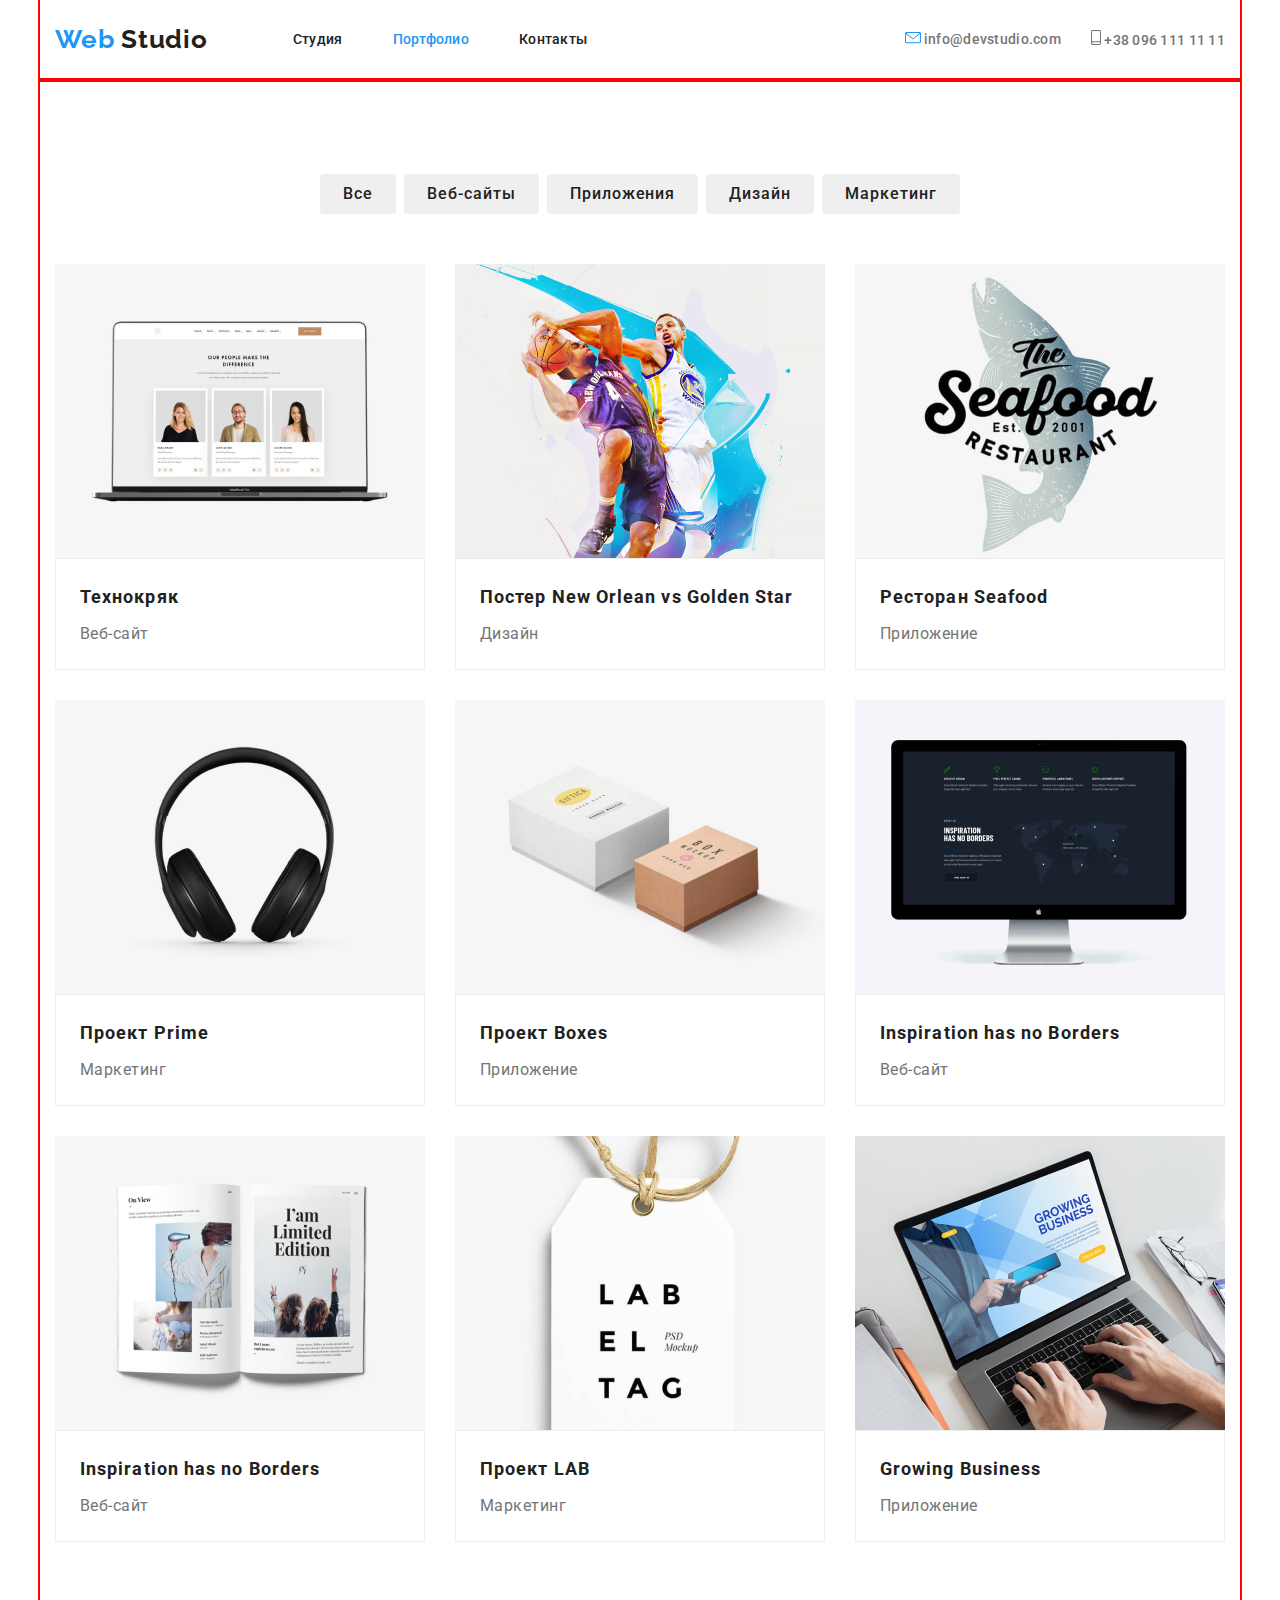
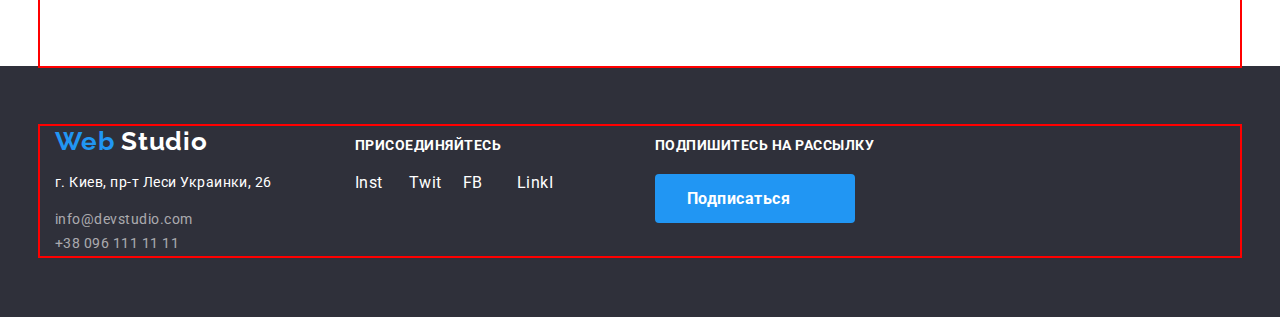
==== portfolio.html @ 91a9f3df "Добавляет файлы с прошлых репозиториев" ====
<!DOCTYPE html>
<html lang="ru">
  <head>
    <meta charset="UTF-8" />
    <meta name="viewport" content="width=device-width, initial-scale=1.0" />
    <title>WebStudio</title>
    <link
      href="https://fonts.googleapis.com/css2?family=Raleway:wght@700&family=Roboto:wght@400;500;700;900&display=swap"
      rel="stylesheet"
    />
    <link
      rel="stylesheet"
      href="https://cdnjs.cloudflare.com/ajax/libs/modern-normalize/0.7.0/modern-normalize.min.css"
    />
    <link rel="stylesheet" href="./css/main.css" />
  </head>

  <body>
    <!-- Шапка с навигацией-->
    <header>
      <!--навигация по сайту-->
      <div class="container main-nav">
        <nav class="navigation main-nav">
          <a class="logo" href="./">
            <span class="logo-web">Web</span> Studio
          </a>

          <ul class="list site-nav">
            <li class="item">
              <a href="./index.html" class="nav-link">Студия</a>
            </li>
            <li class="item">
              <a href="./portfolio.html" class="nav-link current">Портфолио</a>
            </li>
            <li class="item"><a href="" class="nav-link">Контакты</a></li>
          </ul>
        </nav>

        <!--контакты для связи-->

        <ul class="list nav-contacts">
          <li class="item">
            <a href="mailto:info@devstudio.com " class="contacts">
              <img src="./image/mail.svg" alt="Конверт" />
              info@devstudio.com
            </a>
          </li>
          <li class="item">
            <a href="tel:+380961111111 " class="contacts">
              <img src="./image/smartphone.svg" alt="Телефон" />
              +38 096 111 11 11
            </a>
          </li>
        </ul>
      </div>
    </header>

    <main>
      <section class="portfolio container sections">
        <h1 class="invisible-title">Портфолио</h1>

        <!--Фильтры-->

        <ul class="list list-button">
          <li class="item">
            <button type="button" class="portfolio-button">Все</button>
          </li>
          <li class="item">
            <button type="button" class="portfolio-button">Веб-сайты</button>
          </li>
          <li class="item">
            <button type="button" class="portfolio-button">Приложения</button>
          </li>
          <li class="item">
            <button type="button" class="portfolio-button">Дизайн</button>
          </li>
          <li class="item">
            <button type="button" class="portfolio-button">Маркетинг</button>
          </li>
        </ul>

        <!--Галерея-->

        <ul class="list gallery">
          <li class="gallery-item">
            <a href="#"
              ><img
                src="./image/portfolio/tehno.jpg"
                alt="Платформа для цифрового шпионажа"
                width="370"
              />
              <div class="card-title">
                <h2>Технокряк</h2>
                <p>Веб-сайт</p>
                <p class="text">
                  Технокряк это современная площадка распространения
                  коронавируса. Компании используют эту платформу для цифрового
                  шпионажа и атак на защищённые сервера конкурентов.
                </p>
              </div>
            </a>
          </li>

          <li class="gallery-item">
            <a href="#"
              ><img
                src="./image/portfolio/busket.jpg"
                alt="Баскетбол"
                width="370"
              />
              <div class="card-title">
                <h2>Постер New Orlean vs Golden Star</h2>
                <p>Дизайн</p>
                <p class="text">
                  Lorem ipsum dolor sit amet consectetur, adipisicing elit.
                  Tempore, hic possimus. Veritatis tempora illum necessitatibus
                  quod velit repellendus inventore in reiciendis, dolorum
                  voluptatum neque atque ullam nemo dolores magnam eius.
                </p>
              </div>
            </a>
          </li>

          <li class="gallery-item">
            <a href="#"
              ><img
                src="./image/portfolio/seafood.jpg"
                alt="Ресторан морской кухни"
                width="370"
              />
              <div class="card-title">
                <h2>Ресторан Seafood</h2>
                <p>Приложение</p>
                <p class="text">
                  Lorem ipsum dolor sit amet consectetur, adipisicing elit.
                  Tempore, hic possimus. Veritatis tempora illum necessitatibus
                  quod velit repellendus inventore in reiciendis, dolorum
                  voluptatum neque atque ullam nemo dolores magnam eius.
                </p>
              </div>
            </a>
          </li>

          <li class="gallery-item">
            <a href="#"
              ><img
                src="./image/portfolio/headphones.jpg"
                alt="Наушники"
                width="370"
              />
              <div class="card-title">
                <h2>Проект Prime</h2>
                <p>Маркетинг</p>
                <p class="text">
                  Lorem ipsum dolor sit amet consectetur adipisicing elit.
                  Consequatur quisquam praesentium officiis id rerum rem error
                  facilis voluptate, nisi ab in minima, at, itaque repellendus
                  nulla illum accusantium odit. Fugiat.
                </p>
              </div>
            </a>
          </li>

          <li class="gallery-item">
            <a href="#"
              ><img src="./image/portfolio/boxes.jpg" alt="Коробочки" />
              <div class="card-title">
                <h2>Проект Boxes</h2>
                <p>Приложение</p>
                <p class="text">
                  Lorem ipsum dolor sit amet, consectetur adipisicing elit. Ex
                  nulla ad veritatis adipisci, rem architecto ipsam placeat
                  dolore. Fugiat libero vero possimus voluptate perferendis hic
                  nesciunt modi ea a laudantium!
                </p>
              </div>
            </a>
          </li>

          <li class="gallery-item">
            <a href="#"
              ><img
                src="./image/portfolio/monitor.jpg"
                alt="Монитор"
                width="370"
              />
              <div class="card-title">
                <h2>Inspiration has no Borders</h2>
                <p>Веб-сайт</p>
                <p class="text">
                  Lorem ipsum dolor sit amet consectetur adipisicing elit.
                  Doloremque accusamus voluptatum cumque ipsa magni. Sit unde
                  temporibus, a dolore maxime asperiores voluptatum hic ad
                  architecto molestias aspernatur repudiandae saepe enim?
                </p>
              </div>
            </a>
          </li>

          <li class="gallery-item">
            <a href="#"
              ><img src="./image/portfolio/book.jpg" alt="Книга" width="370" />
              <div class="card-title">
                <h2>Inspiration has no Borders</h2>
                <p>Веб-сайт</p>
                <p class="text">
                  Lorem ipsum dolor sit amet consectetur adipisicing elit.
                  Doloremque accusamus voluptatum cumque ipsa magni. Sit unde
                  temporibus, a dolore maxime asperiores voluptatum hic ad
                  architecto molestias aspernatur repudiandae saepe enim?
                </p>
              </div>
            </a>
          </li>

          <li class="gallery-item">
            <a href="#"
              ><img src="./image/portfolio/lab.jpg" alt="Лейбл" width="370" />

              <div class="card-title">
                <h2>Проект LAB</h2>
                <p>Маркетинг</p>
                <p class="text">
                  Lorem ipsum, dolor sit amet consectetur adipisicing elit.
                  Praesentium minima a natus non in ullam possimus nobis
                  mollitia, voluptate quasi beatae quod tenetur, officia, et
                  cumque provident accusantium inventore corporis.
                </p>
              </div>
            </a>
          </li>

          <li class="gallery-item">
            <a href="#"
              ><img
                src="./image/portfolio/business.jpg"
                alt="Бизнес"
                width="370"
              />
              <div class="card-title">
                <h2>Growing Business</h2>
                <p>Приложение</p>
                <p class="text">
                  Lorem ipsum, dolor sit amet consectetur adipisicing elit.
                  Praesentium minima a natus non in ullam possimus nobis
                  mollitia, voluptate quasi beatae quod tenetur, officia, et
                  cumque provident accusantium inventore corporis.
                </p>
              </div>
            </a>
          </li>
        </ul>
      </section>
    </main>

    <!-- Футер -->
    <footer class="footer">
      <div class="container">
        <div class="navigation footer-box">
          <a href="./" class="logo">
            <span class="logo-web">Web</span> Studio
          </a>
          <address>
            <p>г. Киев, пр-т Леси Украинки, 26</p>

            <ul class="list">
              <li>
                <a href="mailto:info@devstudio.com " class="footer-contacts"
                  >info@devstudio.com</a
                >
              </li>
              <li>
                <a href="tel:+380961111111 " class="footer-contacts"
                  >+38 096 111 11 11
                </a>
              </li>
            </ul>
          </address>
        </div>

        <div class="footer-box">
          <b>Присоединяйтесь</b>
          <ul class="networks list">
            <li class="icon">
              <a href="" aria-label="Ссылка на Инстаграмм">Inst</a>
            </li>
            <li class="icon">
              <a href="" aria-label="Ссылка на Твиттер">Twit</a>
            </li>
            <li class="icon">
              <a href="" aria-label="Ссылка на Фейсбук">FB</a>
            </li>
            <li class="icon">
              <a href="" aria-label="Ссылка на Линкедин">LinkI</a>
            </li>
          </ul>
        </div>

        <div class="footer-box sign-form">
          <b>Подпишитесь на рассылку</b>
          <a href="#" class="button">Подписаться</a>
        </div>
      </div>
    </footer>
  </body>
</html>
---- css/main.css ----
/* цвет абзацев текста #757575
цвет вторичных заголовков текста #212121
цвет заголовков текста #FFFFFF;
цвет акцента #2196F3;
фон основной #FFFFFF
фон вторичный #F5F4FA
*/

:root {
  --main-text-color: #757575;
  --title-text-color: #ffffff;
  --secondary-text-color: #212121;
  --accent-color: #2196f3;
}

body {
  background-color: #ffffff;
  color: var(--main-text-color);
  font-family: Roboto, sans-serif;
  letter-spacing: 0.03em;
}

h2,
h3 {
  color: var(--secondary-text-color);
}

/* ---общий стиль для контейнера */
.container {
  width: 1200px;
  padding-left: 15px;
  padding-right: 15px;
  margin-left: auto;
  margin-right: auto;

  outline: 2px solid red;
}

/* --общий стиль для секций */
.sections {
  padding-top: 94px;
  padding-bottom: 94px;
}

/* ---общий стиль для списков */
.list {
  margin: 0px;
  padding: 0px;
  padding-left: 0px;

  list-style: none;
}

/* ----------------стилизация шапки сайта----------------- */
/* --навигация по сайту-- */
.main-nav {
  display: flex;
  align-items: center;
}

/* ---логотип--- */
.navigation .logo {
  display: block;
  padding-top: 24px;
  padding-bottom: 25px;

  color: var(--secondary-text-color);
  text-decoration: none;

  font-family: Raleway, sans-serif;
  font-weight: 700;
  font-size: 26px;
  line-height: 1.19;
  letter-spacing: 0.03em;
}

.logo-web {
  color: var(--accent-color);
}

.site-nav {
  display: flex;
  margin-left: 85px;
}

/*задает правый отступ всем пунктам списка, 
кроме последнего элемента */
.site-nav .item:not(:last-child) {
  margin-right: 50px;
}

.nav-link {
  display: block;
  padding-top: 32px;
  padding-bottom: 32px;
  color: var(--secondary-text-color);
  text-decoration: none;
  font-weight: 500;
  font-size: 14px;
  line-height: 1.14;

  letter-spacing: 0.02em;
}

.nav-link.current {
  color: var(--accent-color);
}

.nav-link:hover,
.nav-link:focus {
  color: var(--accent-color);
}

.nav-contacts {
  display: flex;
  margin-left: auto;
}

.nav-contacts .item + .item {
  margin-left: 30px;
}

.contacts {
  color: var(--main-text-color);
  text-decoration: none;
  font-weight: 500;
  font-size: 14px;
  line-height: 1.14;
  letter-spacing: 0.02em;
}

.contacts:hover,
.contacts:focus {
  color: var(--accent-color);
}

/* ------------стилизация Героя------------ */
.hero {
  background-color: #757575;
  text-align: center;
  letter-spacing: 0.06em;
}

.main-title {
  margin-top: 0px;
  margin-bottom: 30px;

  color: var(--title-text-color);
  font-weight: 900;
  font-size: 44px;
  line-height: 1.36;
  text-transform: uppercase;
}

.button {
  display: inline-block;
  border-radius: 4px;
  padding: 10px 32px;
  min-width: 200px;

  color: var(--title-text-color);
  background-color: var(--accent-color);

  text-decoration: none;
  font-weight: 700;
  font-size: 16px;
  line-height: 1.87;
  align-items: center;
}

/* -------стилизация блока Преимущества Студии--------*/
.advantages {
  padding-top: 92.5px;
  padding-bottom: 94px;
}

.invisible-title {
  margin-top: 0px;
  margin-bottom: 0px;
  position: absolute;
  width: 1px;
  height: 1px;
  margin: -1px;
  border: 0;
  padding: 0;
  white-space: nowrap;
  clip-path: inset(100%);
  clip: rect(0 0 0 0);
  overflow: hidden;
}

.feature-list {
  display: flex;
  flex-wrap: wrap;
}

.feature-list .item {
  width: calc((100% - 3 * 30px) / 4);
  margin-right: 30px;
}

.feature-list .item:nth-child(4n) {
  margin-right: 0px;
}

.advantages-img {
  margin-bottom: 30px;
}

.advantages h3 {
  margin-top: 0px;
  margin-bottom: 10px;

  font-weight: 700;
  font-size: 14px;
  line-height: 1.14;
  text-transform: uppercase;
}

.advantages p {
  margin-top: 0px;
  margin-bottom: 0px;

  font-weight: 400;
  font-size: 14px;
  line-height: 1.71;
}

/* -------стилизация блока Чем мы занимаемся--------*/
.examples {
  padding-top: 0px;
}

.examples h2 {
  margin-top: 0px;
  margin-bottom: 50px;

  font-weight: 700;
  font-size: 36px;
  line-height: 1.17;
  text-align: center;
}

.example-list {
  display: flex;
  flex-wrap: wrap;
}

.example-item {
  width: calc((100% - 2 * 30px) / 3);
  margin-right: 30px;
}

.example-item:nth-child(3n) {
  margin-right: 0px;
}

.example-item img {
  display: block;
}

.examples h3 {
  margin-top: 0px;
  margin-bottom: 0px;

  color: var(--title-text-color);
  background: rgba(47, 48, 58, 0.8);

  font-weight: 700;
  font-size: 14px;
  line-height: 1.14;
  text-align: center;
  text-transform: uppercase;
}

/* ---------стилизацтя блока Сотрудники------------ */
.staff {
  background-color: #f5f4fa;
}

.staff h2 {
  margin-top: 0px;
  margin-bottom: 50px;

  font-weight: 700;
  font-size: 36px;
  line-height: 1.17;
  text-align: center;
}

.staff-list {
  display: flex;
  flex-wrap: wrap;
}

.staff-list .item {
  width: calc((100% - 3 * 30px) / 4);
  margin-right: 30px;
  padding-bottom: 24px;
  background-color: var(--title-text-color);
}

.staff-list .item:nth-child(4n) {
  margin-right: 0px;
}

.staff-img {
  margin-bottom: 30px;
}

.staff h3 {
  margin-top: 0px;
  margin-bottom: 10px;

  font-weight: 500;
  font-size: 16px;
  line-height: 1.19;
  text-align: center;
}

.staff p {
  margin-bottom: 15px;
  margin-top: 0px;

  font-weight: 400;
  font-size: 16px;
  line-height: 1.19;
  text-align: center;
}

.networks {
  display: flex;
  flex-wrap: wrap;
  justify-content: center;
}

.icon {
  display: flex;
}

.icon:not(:last-child) {
  margin-right: 10px;
}

.icon a {
  display: block;
  width: 44px;
  height: 44px;

  color: var(--main-text-color);
  text-decoration: none;
}

.icon a:hover,
.icon a:focus {
  color: var(--accent-color);
}

/* ----------стилизация блока Постоянные клиенты---------- */
.customer-title {
  margin-top: 0px;
  margin-bottom: 50px;

  font-weight: 700;
  font-size: 36px;
  line-height: 1.17;
  text-align: center;
}

.customer {
  display: flex;
  flex-wrap: wrap;
}

.customer .item {
  display: flex;
  width: calc((100% - 5 * 30px) / 6);
  height: 90px;
  margin-right: 30px;
  justify-content: center;
  text-align: center;
  border-radius: 4px;
  border: 1px solid #afb1b8;
}

.customer .item:hover {
  border: 1px solid #2196f3;
}

.customer .item:nth-child(6n) {
  margin-right: 0px;
}

.customer a {
  display: flex;
  align-items: center;
}

.customer a:hover,
.customer a:focus {
  color: var(--accent-color);
}

/* -----------стилизация блока Футер---------------- */
.footer {
  padding-top: 60px;
  padding-bottom: 61px;
  color: var(--title-text-color);
  background-color: #2f303a;
  font-style: normal;
}

.footer .container {
  display: flex;
  flex-wrap: wrap;

  align-items: baseline;
}

.footer-box {
  display: block;
  width: 270px;
  margin-right: 30px;
}

.footer .logo {
  padding-bottom: 0px;
  padding-top: 0px;

  color: var(--title-text-color);
  letter-spacing: 0.03em;
  font-size: 26px;
}

.footer b {
  display: block;
  margin-bottom: 20px;
  font-weight: 700;
  font-size: 14px;
  line-height: 1.14;
  text-transform: uppercase;
}

.footer address {
  font-style: normal;
  font-weight: 400;
  font-size: 14px;
  line-height: 1.71;
}

.footer .footer-contacts {
  text-decoration: none;
  color: rgba(255, 255, 255, 0.6);
  font-weight: 400;
  font-size: 14px;
  line-height: 1.71;
}

.footer .networks {
  justify-content: start;
}

.footer .icon a {
  color: var(--title-text-color);
  text-decoration: none;
}

.footer .icon a:hover,
.footer .icon a:focus {
  color: var(--accent-color);
}

.footer-box {
  display: block;
  width: 270px;
  margin-right: 30px;
}

.sign-form {
  width: 570px;
  margin-right: 0px;
}

/* -----------------------стилизация страницы Портфолио------------------------------ */

.list-button {
  display: flex;
  margin-bottom: 50px;
  justify-content: center;
}

.list-button .item:not(:last-child) {
  margin-right: 8px;
}
.portfolio a {
  text-decoration: none;
}

.portfolio-button {
  display: inline-block;
  border: 1px solid transparent;
  border-radius: 4px;
  padding: 6px 22px;
  min-width: 73px;

  color: var(--secondary-text-color);
  background-color: v#F5F4FA;
  text-decoration: none;
  font-family: inherit;
  letter-spacing: 0.06em;
  font-weight: 500;
  font-size: 16px;
  line-height: 1.62;
  text-align: center;
}

.portfolio-button:hover,
.portfolio-button:focus {
  color: var(--title-text-color);
  background-color: var(--accent-color);
}

.gallery h2 {
  margin-top: 0px;
  margin-bottom: 4px;

  font-weight: 700;
  font-size: 18px;
  line-height: 2;
  letter-spacing: 0.06em;
}

.gallery p {
  margin-top: 0px;
  margin-bottom: 0px;

  color: var(--main-text-color);
  font-weight: 400;
  font-size: 16px;
  line-height: 1.87;
}

.gallery .text {
  display: none;
  margin-top: 0px;
  margin-bottom: 0px;

  color: var(--title-text-color);
  background: rgba(33, 150, 243, 0.9);
  font-weight: 400;
  font-size: 18px;
  line-height: 1.56;
}

.portfolio ul.gallery {
  display: flex;
  flex-wrap: wrap;
}

.gallery-item {
  width: calc((100% - 2 * 30px) / 3);
  margin-right: 30px;
  margin-bottom: 30px;
}

.card-title {
  border: 1px solid #eeeeee;
  padding: 20px 24px;
}

.gallery-item img {
  display: block;
}

.gallery-item:nth-child(3n) {
  margin-right: 0px;
}

.gallery .item:nth-last-child(-n + 3) {
  margin-bottom: 0px;
}
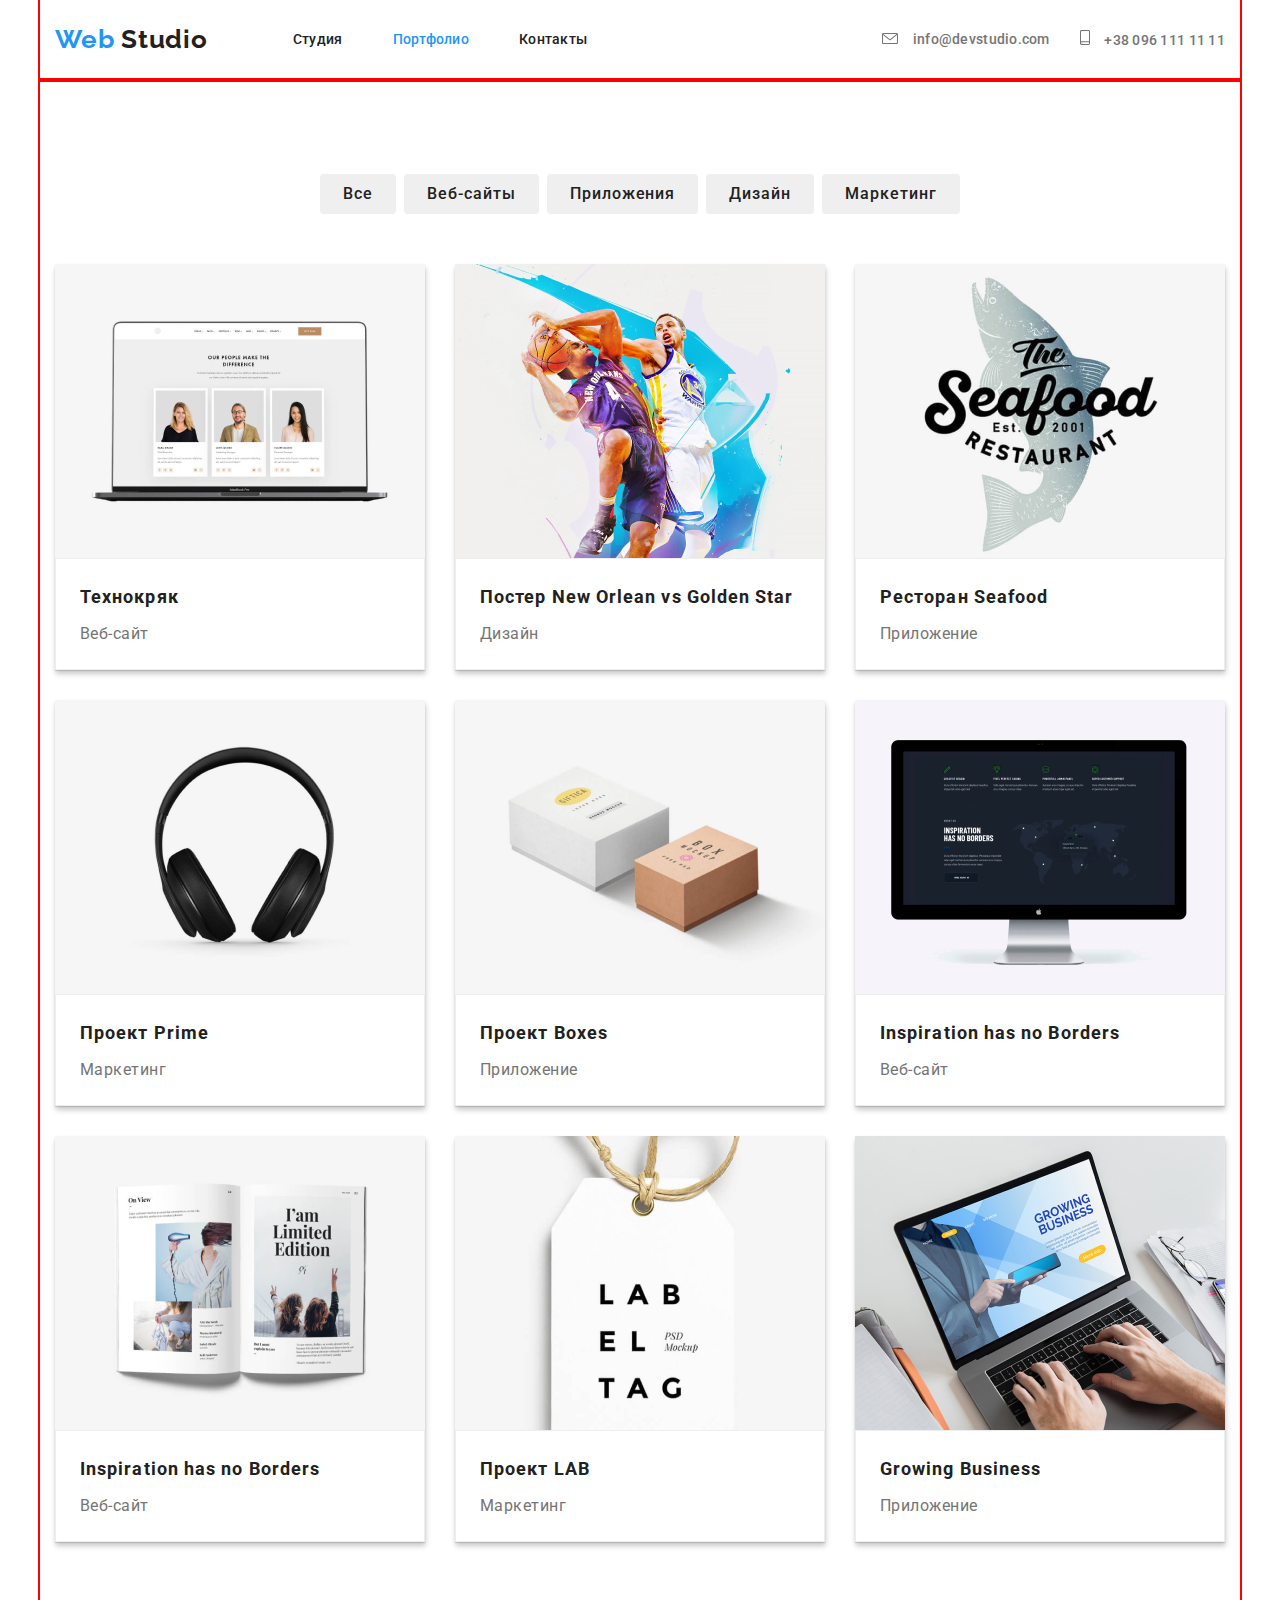
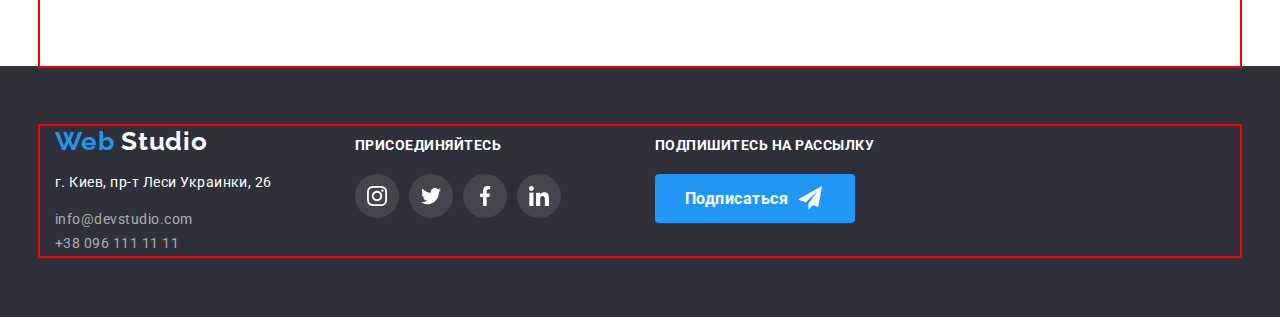
==== commit 50619691: "Добавляет стилизацию иконок" ====
--- a/portfolio.html
+++ b/portfolio.html
@@ -39,15 +39,13 @@
         <!--контакты для связи-->
 
         <ul class="list nav-contacts">
-          <li class="item">
+          <li class="item item-mail">
             <a href="mailto:info@devstudio.com " class="contacts">
-              <img src="./image/mail.svg" alt="Конверт" />
               info@devstudio.com
             </a>
           </li>
-          <li class="item">
+          <li class="item item-phone">
             <a href="tel:+380961111111 " class="contacts">
-              <img src="./image/smartphone.svg" alt="Телефон" />
               +38 096 111 11 11
             </a>
           </li>
@@ -282,16 +280,32 @@
           <b>Присоединяйтесь</b>
           <ul class="networks list">
             <li class="icon">
-              <a href="" aria-label="Ссылка на Инстаграмм">Inst</a>
+              <a
+                class="icon-netw icon-inst"
+                href=""
+                aria-label="Ссылка на Инстаграмм"
+              ></a>
             </li>
             <li class="icon">
-              <a href="" aria-label="Ссылка на Твиттер">Twit</a>
+              <a
+                class="icon-netw icon-twit"
+                href=""
+                aria-label="Ссылка на Твиттер"
+              ></a>
             </li>
             <li class="icon">
-              <a href="" aria-label="Ссылка на Фейсбук">FB</a>
+              <a
+                class="icon-netw icon-fb"
+                href=""
+                aria-label="Ссылка на Фейсбук"
+              ></a>
             </li>
             <li class="icon">
-              <a href="" aria-label="Ссылка на Линкедин">LinkI</a>
+              <a
+                class="icon-netw icon-link"
+                href=""
+                aria-label="Ссылка на Линкедин"
+              ></a>
             </li>
           </ul>
         </div>
--- a/css/main.css
+++ b/css/main.css
@@ -120,6 +120,29 @@
   margin-left: 30px;
 }
 
+.nav-contacts .item-mail::before {
+  content: "";
+  display: inline-flex;
+  width: 16px;
+  height: 11.2px;
+  margin-right: 10px;
+  background-image: url(../image/mail.svg);
+  background-size: auto;
+  background-position: center top;
+}
+
+.nav-contacts .item-phone::before {
+  content: "";
+  display: inline-flex;
+  width: 10px;
+  height: 15px;
+
+  margin-right: 10px;
+  background-image: url(../image/smartphone.svg);
+  background-size: auto;
+  background-position: center top;
+}
+
 .contacts {
   color: var(--main-text-color);
   text-decoration: none;
@@ -127,6 +150,7 @@
   font-size: 14px;
   line-height: 1.14;
   letter-spacing: 0.02em;
+  align-items: center;
 }
 
 .contacts:hover,
@@ -136,9 +160,28 @@
 
 /* ------------стилизация Героя------------ */
 .hero {
-  background-color: #757575;
+  max-width: 1600px;
+  height: 600px;
+  margin-left: auto;
+  margin-right: auto;
+  background-image: linear-gradient(
+      to right,
+      rgba(47, 48, 58, 0.8),
+      rgba(47, 48, 58, 0.8)
+    ),
+    url(../image/header.jpg);
+  background-repeat: no-repeat;
+  background-position: center;
+  background-size: cover;
+  background-color: rgba(47, 48, 58, 0.8);
+
   text-align: center;
   letter-spacing: 0.06em;
+}
+
+.hero .container {
+  padding-top: 200px;
+  padding-bottom: 200px;
 }
 
 .main-title {
@@ -153,9 +196,9 @@
 }
 
 .button {
-  display: inline-block;
+  display: inline-flex;
   border-radius: 4px;
-  padding: 10px 32px;
+  padding: 10px 30px;
   min-width: 200px;
 
   color: var(--title-text-color);
@@ -203,8 +246,32 @@
   margin-right: 0px;
 }
 
-.advantages-img {
+.feature-list .item::before {
+  display: block;
+  content: "";
+  height: 120px;
   margin-bottom: 30px;
+  background-size: auto;
+  background-repeat: no-repeat;
+  background-position: center;
+  background-color: #f5f4fa;
+  border-radius: 4px;
+}
+
+.item-antenna::before {
+  background-image: url(../image/antenna.svg);
+}
+
+.item-clock::before {
+  background-image: url(../image/clock.svg);
+}
+
+.item-diagram::before {
+  background-image: url(../image/diagram.svg);
+}
+
+.item-astronaut::before {
+  background-image: url(../image/astronaut.svg);
 }
 
 .advantages h3 {
@@ -298,6 +365,8 @@
   margin-right: 30px;
   padding-bottom: 24px;
   background-color: var(--title-text-color);
+  box-shadow: 0px 2px 1px rgba(0, 0, 0, 0.2), 0px 1px 1px rgba(0, 0, 0, 0.14),
+    0px 1px 3px rgba(0, 0, 0, 0.12);
 }
 
 .staff-list .item:nth-child(4n) {
@@ -340,6 +409,32 @@
 
 .icon:not(:last-child) {
   margin-right: 10px;
+}
+
+.icon-netw::before {
+  display: inline-flex;
+  content: "";
+  width: 44px;
+  height: 44px;
+  background-repeat: no-repeat;
+  background-size: auto;
+  background-position: center;
+}
+
+.icon-inst::before {
+  background-image: url(../image/instagram.svg);
+}
+
+.icon-twit::before {
+  background-image: url(../image/twitter.svg);
+}
+
+.icon-fb::before {
+  background-image: url(../image/facebook.svg);
+}
+
+.icon-link::before {
+  background-image: url(../image/linkedin.svg);
 }
 
 .icon a {
@@ -460,9 +555,25 @@
   justify-content: start;
 }
 
-.footer .icon a {
-  color: var(--title-text-color);
-  text-decoration: none;
+.footer .icon-netw::before {
+  background-color: rgba(255, 255, 255, 0.1);
+  border-radius: 50%;
+}
+
+.footer .icon-inst::before {
+  background-image: url(../image/instwhite.svg);
+}
+
+.footer .icon-twit::before {
+  background-image: url(../image/twitwhite.svg);
+}
+
+.footer .icon-fb::before {
+  background-image: url(../image/fbwhite.svg);
+}
+
+.footer .icon-link::before {
+  background-image: url(../image/linkedinwhite.svg);
 }
 
 .footer .icon a:hover,
@@ -479,6 +590,15 @@
 .sign-form {
   width: 570px;
   margin-right: 0px;
+}
+
+.sign-form .button::after {
+  content: "";
+  width: 24px;
+  height: 24px;
+  margin-left: 10px;
+  background-image: url(../image/icon.svg);
+  background-size: contain;
 }
 
 /* -----------------------стилизация страницы Портфолио------------------------------ */
@@ -561,6 +681,8 @@
   width: calc((100% - 2 * 30px) / 3);
   margin-right: 30px;
   margin-bottom: 30px;
+  box-shadow: 1px 4px 6px rgba(0, 0, 0, 0.16), 0px 4px 4px rgba(0, 0, 0, 0.06),
+    0px 1px 1px rgba(0, 0, 0, 0.12);
 }
 
 .card-title {
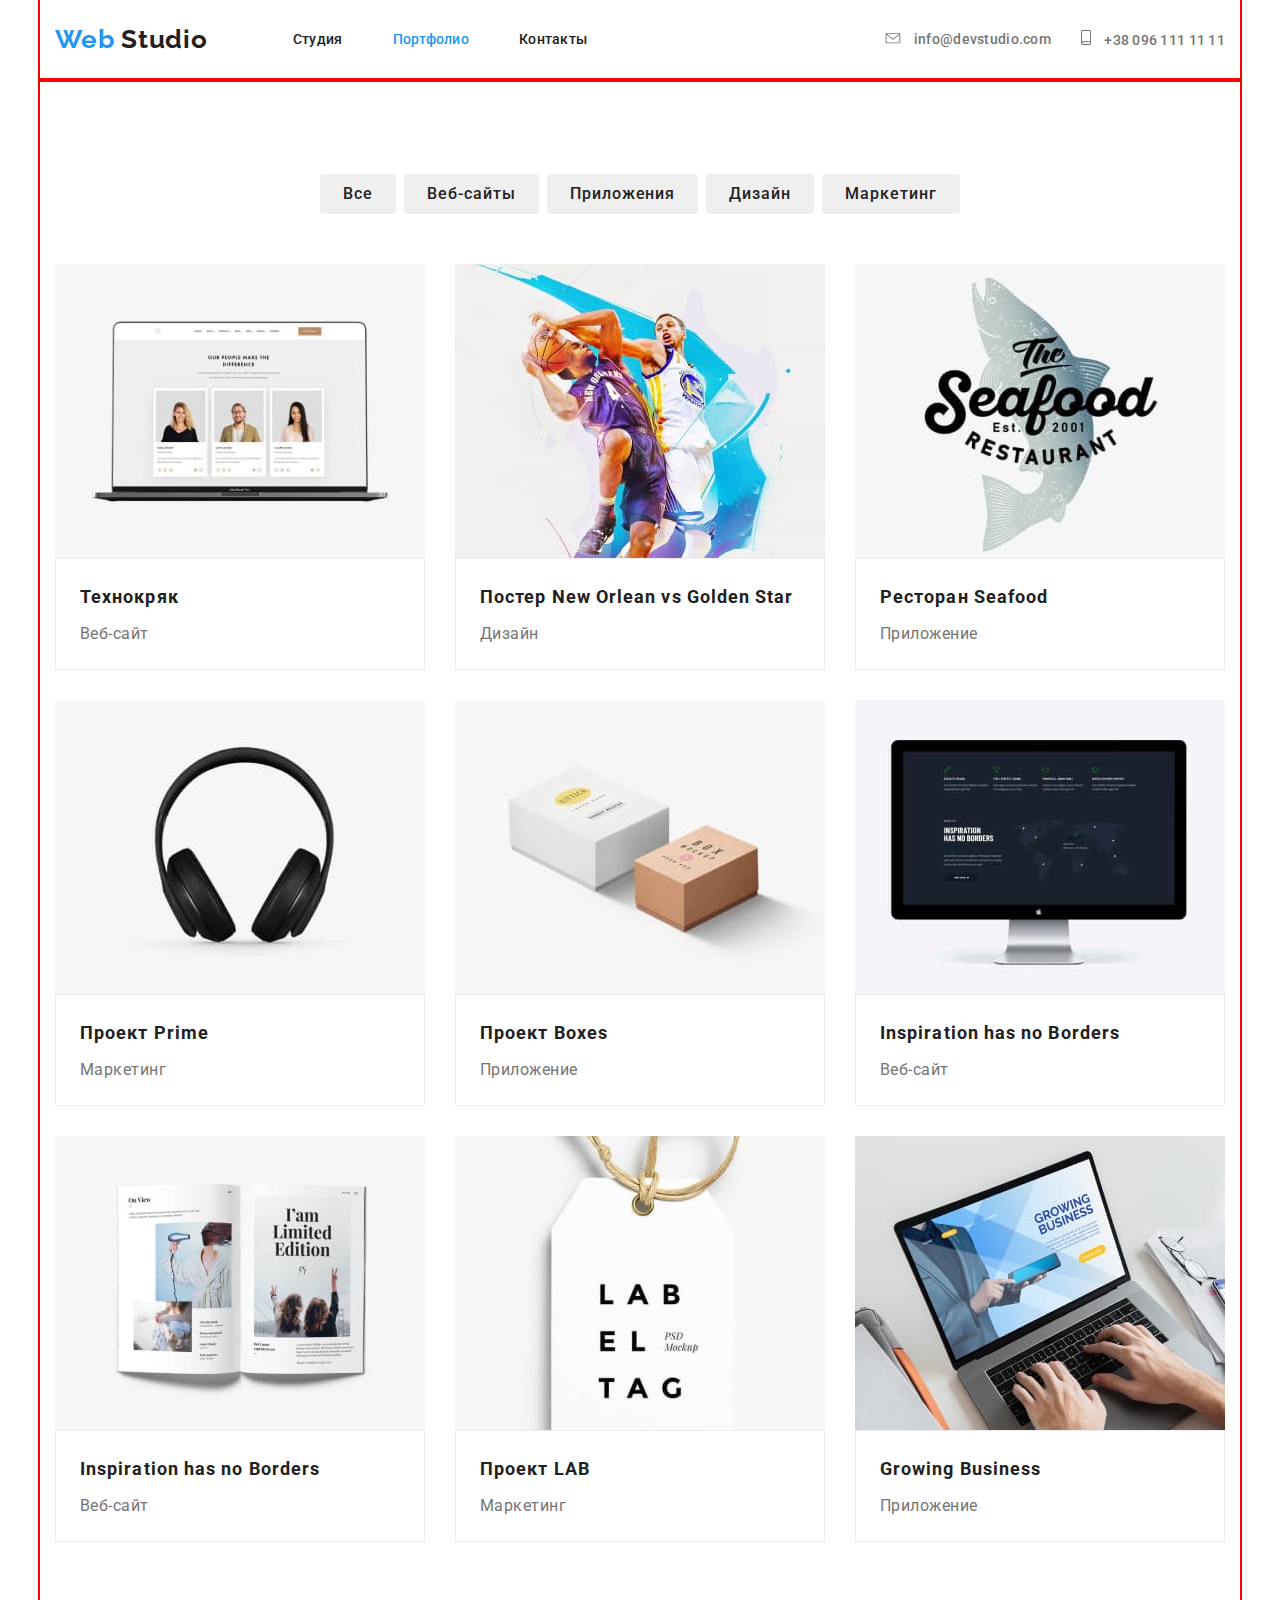
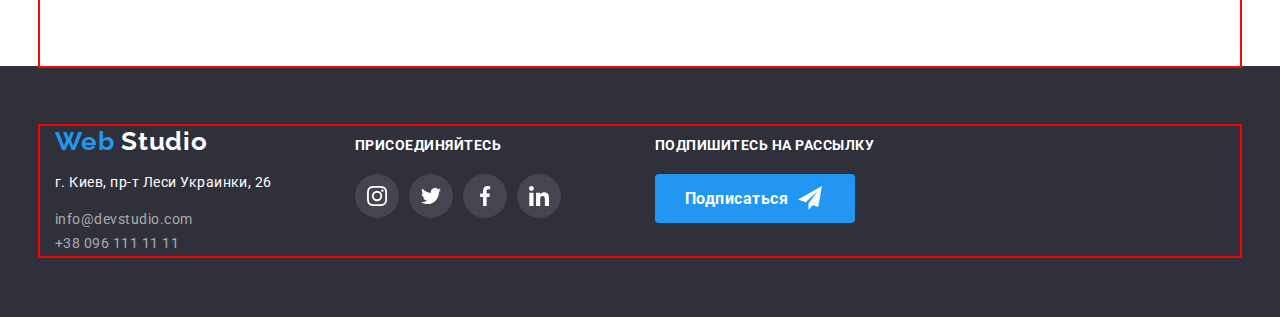
==== commit 5e168a57: "Добавляет векторную графику" ====
--- a/portfolio.html
+++ b/portfolio.html
@@ -41,11 +41,17 @@
         <ul class="list nav-contacts">
           <li class="item item-mail">
             <a href="mailto:info@devstudio.com " class="contacts">
+              <svg class="icon-mail" width="16px" height="11px">
+                <use href="./image/symbol-defs.svg#icon-mail"></use>
+              </svg>
               info@devstudio.com
             </a>
           </li>
           <li class="item item-phone">
             <a href="tel:+380961111111 " class="contacts">
+              <svg class="icon-mail" width="10px" height="15px">
+                <use href="./image/symbol-defs.svg#icon-smartphone"></use>
+              </svg>
               +38 096 111 11 11
             </a>
           </li>
@@ -284,28 +290,43 @@
                 class="icon-netw icon-inst"
                 href=""
                 aria-label="Ссылка на Инстаграмм"
-              ></a>
+              >
+                <svg width="20" height="20" class="icon-instagram">
+                  <use href="./image/symbol-defs.svg#icon-instagram"></use>
+                </svg>
+              </a>
             </li>
             <li class="icon">
               <a
                 class="icon-netw icon-twit"
                 href=""
                 aria-label="Ссылка на Твиттер"
-              ></a>
+              >
+                <svg width="20" height="20" class="icon-twitter">
+                  <use href="./image/symbol-defs.svg#icon-twitter"></use>
+                </svg>
+              </a>
             </li>
             <li class="icon">
               <a
                 class="icon-netw icon-fb"
                 href=""
                 aria-label="Ссылка на Фейсбук"
-              ></a>
+                ><svg width="20" height="20" class="icon-facebook">
+                  <use href="./image/symbol-defs.svg#icon-facebook"></use>
+                </svg>
+              </a>
             </li>
             <li class="icon">
               <a
                 class="icon-netw icon-link"
                 href=""
                 aria-label="Ссылка на Линкедин"
-              ></a>
+              >
+                <svg width="20" height="20" class="icon-linkedin">
+                  <use href="./image/symbol-defs.svg#icon-linkedin"></use>
+                </svg>
+              </a>
             </li>
           </ul>
         </div>
--- a/css/main.css
+++ b/css/main.css
@@ -120,7 +120,31 @@
   margin-left: 30px;
 }
 
-.nav-contacts .item-mail::before {
+.contacts {
+  color: var(--main-text-color);
+  text-decoration: none;
+  font-weight: 500;
+  font-size: 14px;
+  line-height: 1.14;
+  letter-spacing: 0.02em;
+  align-items: center;
+}
+
+.contacts:hover,
+.contacts:focus {
+  color: var(--accent-color);
+}
+
+.icon-mail {
+  margin-right: 10px;
+  fill: currentColor;
+}
+
+/* тренировка background image */
+/* .icon-mail:hover {
+  fill: var(--accent-color);
+} */
+/* .nav-contacts .item-mail::before {
   content: "";
   display: inline-flex;
   width: 16px;
@@ -129,9 +153,9 @@
   background-image: url(../image/mail.svg);
   background-size: auto;
   background-position: center top;
-}
-
-.nav-contacts .item-phone::before {
+} */
+
+/* .nav-contacts .item-phone::before {
   content: "";
   display: inline-flex;
   width: 10px;
@@ -141,22 +165,7 @@
   background-image: url(../image/smartphone.svg);
   background-size: auto;
   background-position: center top;
-}
-
-.contacts {
-  color: var(--main-text-color);
-  text-decoration: none;
-  font-weight: 500;
-  font-size: 14px;
-  line-height: 1.14;
-  letter-spacing: 0.02em;
-  align-items: center;
-}
-
-.contacts:hover,
-.contacts:focus {
-  color: var(--accent-color);
-}
+} */
 
 /* ------------стилизация Героя------------ */
 .hero {
@@ -246,32 +255,12 @@
   margin-right: 0px;
 }
 
-.feature-list .item::before {
-  display: block;
-  content: "";
-  height: 120px;
+.feature-item {
+  width: 270px;
+  padding: 25px 100px;
   margin-bottom: 30px;
-  background-size: auto;
-  background-repeat: no-repeat;
-  background-position: center;
   background-color: #f5f4fa;
   border-radius: 4px;
-}
-
-.item-antenna::before {
-  background-image: url(../image/antenna.svg);
-}
-
-.item-clock::before {
-  background-image: url(../image/clock.svg);
-}
-
-.item-diagram::before {
-  background-image: url(../image/diagram.svg);
-}
-
-.item-astronaut::before {
-  background-image: url(../image/astronaut.svg);
 }
 
 .advantages h3 {
@@ -411,44 +400,31 @@
   margin-right: 10px;
 }
 
-.icon-netw::before {
-  display: inline-flex;
-  content: "";
+.icon-netw {
+  display: flex;
   width: 44px;
   height: 44px;
-  background-repeat: no-repeat;
-  background-size: auto;
-  background-position: center;
-}
-
-.icon-inst::before {
-  background-image: url(../image/instagram.svg);
-}
-
-.icon-twit::before {
-  background-image: url(../image/twitter.svg);
-}
-
-.icon-fb::before {
-  background-image: url(../image/facebook.svg);
-}
-
-.icon-link::before {
-  background-image: url(../image/linkedin.svg);
-}
-
-.icon a {
-  display: block;
-  width: 44px;
-  height: 44px;
-
-  color: var(--main-text-color);
-  text-decoration: none;
-}
-
-.icon a:hover,
-.icon a:focus {
-  color: var(--accent-color);
+  align-items: center;
+  justify-content: center;
+  border-radius: 50%;
+}
+.icon-instagram,
+.icon-twitter,
+.icon-facebook,
+.icon-linkedin {
+  fill: #afb1b8;
+}
+
+.icon-instagram:hover,
+.icon-twitter:hover,
+.icon-facebook:hover,
+.icon-linkedin:hover {
+  fill: var(--title-text-color);
+}
+
+.icon-netw:hover,
+.icon-netw:focus {
+  background-color: var(--accent-color);
 }
 
 /* ----------стилизация блока Постоянные клиенты---------- */
@@ -491,9 +467,22 @@
   align-items: center;
 }
 
-.customer a:hover,
-.customer a:focus {
-  color: var(--accent-color);
+.item-logo1,
+.item-logo2,
+.item-logo3,
+.item-logo4,
+.item-logo5,
+.item-logo6 {
+  fill: #afb1b8;
+}
+
+.item-logo1:hover,
+.item-logo2:hover,
+.item-logo3:hover,
+.item-logo4:hover,
+.item-logo5:hover,
+.item-logo6:hover {
+  fill: var(--accent-color);
 }
 
 /* -----------стилизация блока Футер---------------- */
@@ -555,30 +544,21 @@
   justify-content: start;
 }
 
-.footer .icon-netw::before {
+.footer .icon-netw {
   background-color: rgba(255, 255, 255, 0.1);
   border-radius: 50%;
 }
 
-.footer .icon-inst::before {
-  background-image: url(../image/instwhite.svg);
-}
-
-.footer .icon-twit::before {
-  background-image: url(../image/twitwhite.svg);
-}
-
-.footer .icon-fb::before {
-  background-image: url(../image/fbwhite.svg);
-}
-
-.footer .icon-link::before {
-  background-image: url(../image/linkedinwhite.svg);
-}
-
-.footer .icon a:hover,
-.footer .icon a:focus {
-  color: var(--accent-color);
+.footer .icon-netw:hover,
+.footer .icon-netw:focus {
+  background-color: var(--accent-color);
+}
+
+.footer .icon-instagram,
+.footer .icon-twitter,
+.footer .icon-facebook,
+.footer .icon-linkedin {
+  fill: var(--title-text-color);
 }
 
 .footer-box {
@@ -681,6 +661,9 @@
   width: calc((100% - 2 * 30px) / 3);
   margin-right: 30px;
   margin-bottom: 30px;
+}
+
+.gallery-item:hover {
   box-shadow: 1px 4px 6px rgba(0, 0, 0, 0.16), 0px 4px 4px rgba(0, 0, 0, 0.06),
     0px 1px 1px rgba(0, 0, 0, 0.12);
 }
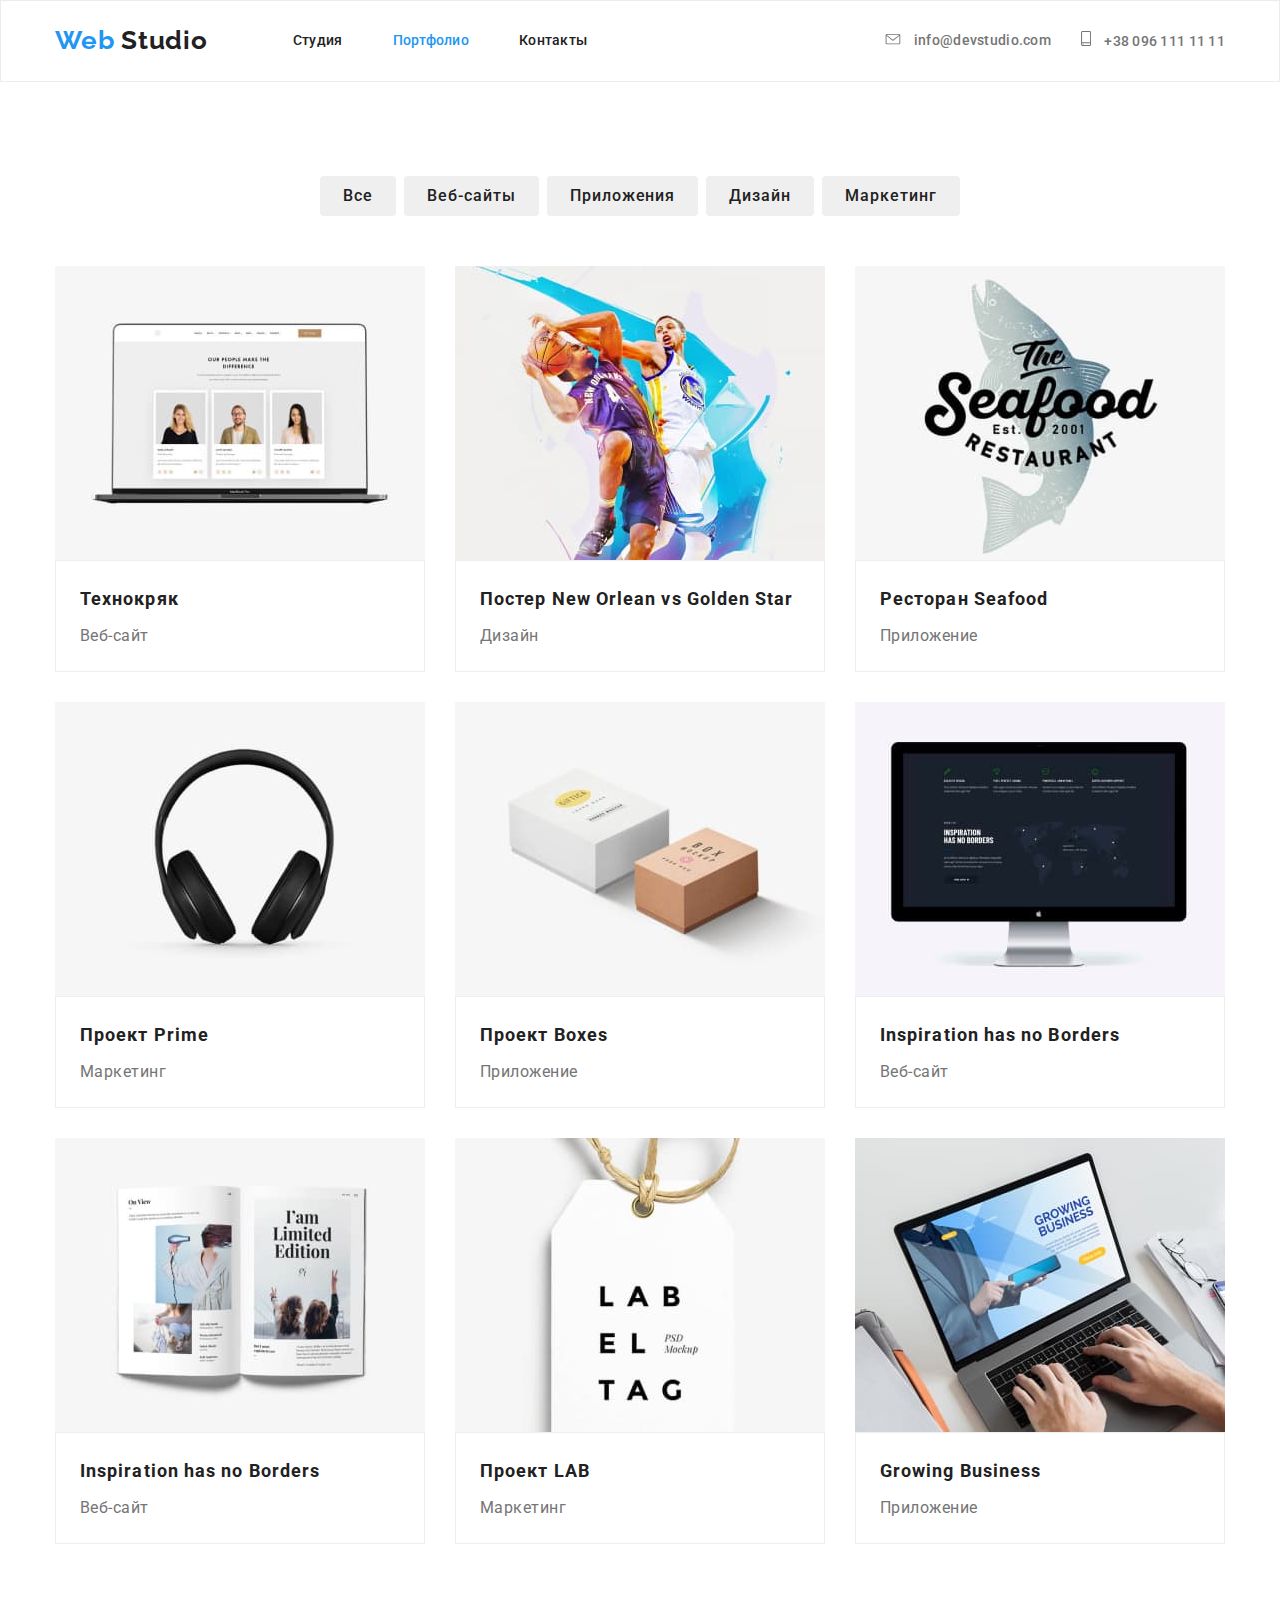
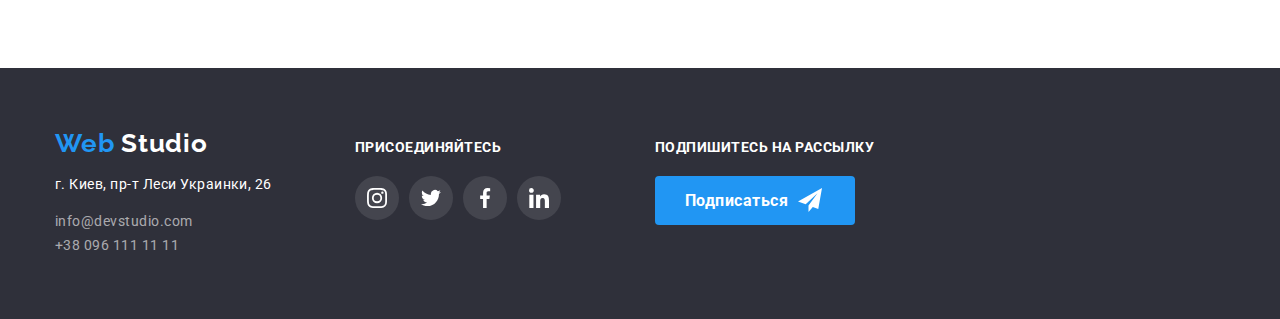
==== commit 7efc20d5: "Добавляет тень при фокусе на странице Портфолио" ====
--- a/portfolio.html
+++ b/portfolio.html
@@ -87,7 +87,7 @@
 
         <ul class="list gallery">
           <li class="gallery-item">
-            <a href="#"
+            <a class="gallery-link" href="#"
               ><img
                 src="./image/portfolio/tehno.jpg"
                 alt="Платформа для цифрового шпионажа"
@@ -106,7 +106,7 @@
           </li>
 
           <li class="gallery-item">
-            <a href="#"
+            <a class="gallery-link" href="#"
               ><img
                 src="./image/portfolio/busket.jpg"
                 alt="Баскетбол"
@@ -126,7 +126,7 @@
           </li>
 
           <li class="gallery-item">
-            <a href="#"
+            <a class="gallery-link" href="#"
               ><img
                 src="./image/portfolio/seafood.jpg"
                 alt="Ресторан морской кухни"
@@ -146,7 +146,7 @@
           </li>
 
           <li class="gallery-item">
-            <a href="#"
+            <a class="gallery-link" href="#"
               ><img
                 src="./image/portfolio/headphones.jpg"
                 alt="Наушники"
@@ -166,7 +166,7 @@
           </li>
 
           <li class="gallery-item">
-            <a href="#"
+            <a class="gallery-link" href="#"
               ><img src="./image/portfolio/boxes.jpg" alt="Коробочки" />
               <div class="card-title">
                 <h2>Проект Boxes</h2>
@@ -182,7 +182,7 @@
           </li>
 
           <li class="gallery-item">
-            <a href="#"
+            <a class="gallery-link" href="#"
               ><img
                 src="./image/portfolio/monitor.jpg"
                 alt="Монитор"
@@ -202,7 +202,7 @@
           </li>
 
           <li class="gallery-item">
-            <a href="#"
+            <a class="gallery-link" href="#"
               ><img src="./image/portfolio/book.jpg" alt="Книга" width="370" />
               <div class="card-title">
                 <h2>Inspiration has no Borders</h2>
@@ -218,7 +218,7 @@
           </li>
 
           <li class="gallery-item">
-            <a href="#"
+            <a class="gallery-link" href="#"
               ><img src="./image/portfolio/lab.jpg" alt="Лейбл" width="370" />
 
               <div class="card-title">
@@ -235,7 +235,7 @@
           </li>
 
           <li class="gallery-item">
-            <a href="#"
+            <a class="gallery-link" href="#"
               ><img
                 src="./image/portfolio/business.jpg"
                 alt="Бизнес"
--- a/css/main.css
+++ b/css/main.css
@@ -32,8 +32,6 @@
   padding-right: 15px;
   margin-left: auto;
   margin-right: auto;
-
-  outline: 2px solid red;
 }
 
 /* --общий стиль для секций */
@@ -53,6 +51,10 @@
 
 /* ----------------стилизация шапки сайта----------------- */
 /* --навигация по сайту-- */
+header {
+  border: 1px solid #ececec;
+}
+
 .main-nav {
   display: flex;
   align-items: center;
@@ -407,24 +409,13 @@
   align-items: center;
   justify-content: center;
   border-radius: 50%;
-}
-.icon-instagram,
-.icon-twitter,
-.icon-facebook,
-.icon-linkedin {
   fill: #afb1b8;
-}
-
-.icon-instagram:hover,
-.icon-twitter:hover,
-.icon-facebook:hover,
-.icon-linkedin:hover {
-  fill: var(--title-text-color);
 }
 
 .icon-netw:hover,
 .icon-netw:focus {
   background-color: var(--accent-color);
+  fill: var(--title-text-color);
 }
 
 /* ----------стилизация блока Постоянные клиенты---------- */
@@ -445,46 +436,36 @@
 
 .customer .item {
   display: flex;
-  width: calc((100% - 5 * 30px) / 6);
   height: 90px;
   margin-right: 30px;
+}
+
+.customer .item:nth-child(6n) {
+  margin-right: 0px;
+}
+
+.item-list {
+  display: flex;
+  width: 170px;
   justify-content: center;
+  align-items: center;
   text-align: center;
   border-radius: 4px;
   border: 1px solid #afb1b8;
-}
-
-.customer .item:hover {
+  fill: #afb1b8;
+}
+
+.item-list:hover,
+.item-list:focus {
   border: 1px solid #2196f3;
-}
-
-.customer .item:nth-child(6n) {
-  margin-right: 0px;
-}
-
-.customer a {
-  display: flex;
-  align-items: center;
-}
-
-.item-logo1,
-.item-logo2,
-.item-logo3,
-.item-logo4,
-.item-logo5,
-.item-logo6 {
-  fill: #afb1b8;
-}
-
-.item-logo1:hover,
-.item-logo2:hover,
-.item-logo3:hover,
-.item-logo4:hover,
-.item-logo5:hover,
-.item-logo6:hover {
+  outline-color: var(--accent-color);
   fill: var(--accent-color);
 }
 
+.item-list:hover .item-logo,
+.item-list:focus .item-logo {
+  fill: var(--accent-color);
+}
 /* -----------стилизация блока Футер---------------- */
 .footer {
   padding-top: 60px;
@@ -663,7 +644,15 @@
   margin-bottom: 30px;
 }
 
-.gallery-item:hover {
+.gallery-link:hover {
+  box-shadow: 1px 4px 6px rgba(0, 0, 0, 0.16), 0px 4px 4px rgba(0, 0, 0, 0.06),
+    0px 1px 1px rgba(0, 0, 0, 0.12);
+}
+
+.gallery-link {
+  display: block;
+}
+.gallery-link:focus {
   box-shadow: 1px 4px 6px rgba(0, 0, 0, 0.16), 0px 4px 4px rgba(0, 0, 0, 0.06),
     0px 1px 1px rgba(0, 0, 0, 0.12);
 }
